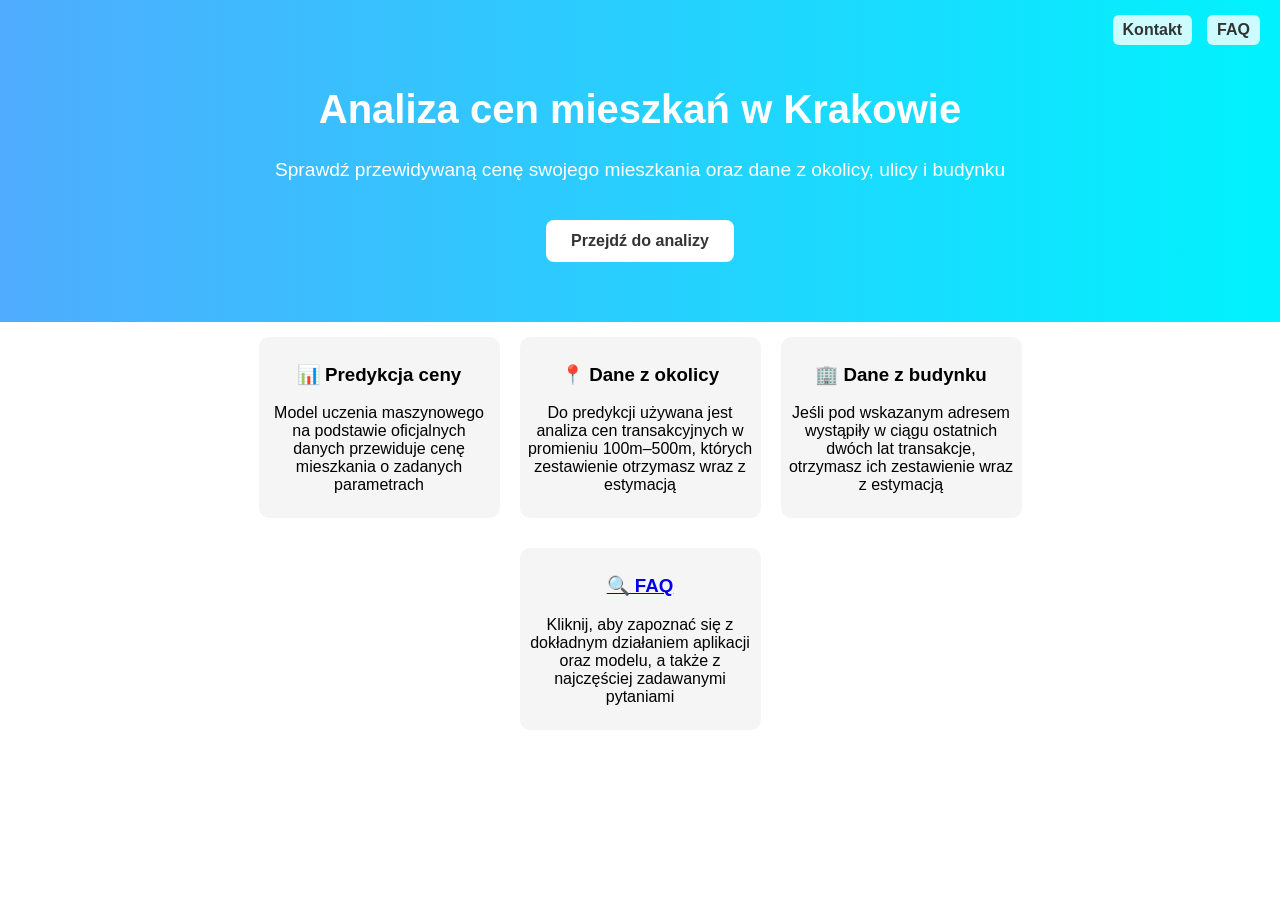
==== frontend/index.html @ 6423ba49 "dodanie niegotowych front i backend" ====
<!DOCTYPE html>
<html>
<head>
    <meta charset="UTF-8">
    <meta name="viewport" content="width=device-width, initial-scale=1.0">
    <title>Krakowskie ceny mieszkań</title>
    <link rel="stylesheet" href="stylee.css">
</head>
<body>

<div class="top-links">
    <a href="kontakt.html">Kontakt</a>
    <a href="FAQ.html">FAQ</a>
</div>


<div class="hero">
    <h1>Analiza cen mieszkań w Krakowie</h1>
    <p>Sprawdź przewidywaną cenę swojego mieszkania oraz dane z okolicy, ulicy i budynku</p>

    <a href="predykcja.html" class="main-btn">Przejdź do analizy</a>
</div>

<div class="features">
    <div class="feature-box">
        <h3>📊 Predykcja ceny</h3>
        <p>Model uczenia maszynowego na podstawie oficjalnych danych przewiduje cenę mieszkania o zadanych parametrach</p>
    </div>

    <div class="feature-box">
        <h3>📍 Dane z okolicy</h3>
        <p>Do predykcji używana jest analiza cen transakcyjnych w promieniu 100m–500m, których zestawienie otrzymasz wraz z estymacją</p>
    </div>

    <div class="feature-box">

        <h3>🏢 Dane z budynku</h3>
        <p>Jeśli pod wskazanym adresem wystąpiły w ciągu ostatnich dwóch lat transakcje, otrzymasz ich zestawienie wraz z estymacją</p>
    </div>
</div>

<div class="features">
    <div class="feature-box">
        <a href="FAQ.html" class="feature-link">
            <h3>🔍 FAQ</h3>
            </a>
            <p>Kliknij, aby zapoznać się z dokładnym działaniem aplikacji oraz modelu, a także z najczęściej zadawanymi pytaniami</p>
        </a>
    </div>




</div>

</body>
</html>
---- frontend/stylee.css ----
body {
    margin: 0;
    font-family: Arial;
    text-align: center;
}


.top-links {
    position: fixed;
    top: 15px;
    right: 20px;
    display: flex;
    gap: 15px;
    z-index: 999;
}

.top-links a {
    text-decoration: none;
    color: #333;
    font-weight: 600;
    background: rgba(255,255,255,0.8);
    padding: 6px 10px;
    border-radius: 6px;
}

.top-links a:hover {
    background: #fff;
}



/* HERO */
.hero {
    background: linear-gradient(to right, #4facfe, #00f2fe);
    color: white;
    padding: 60px 20px;
}

.hero_violet {
    background: linear-gradient(to right, #c471f5, #7f00ff);
    color: white;
    padding: 60px 20px;
}

.hero h1 {
    font-size: 2.5rem;
}

.hero p {
    font-size: 1.2rem;
}

.hero_violet p {
    padding: 30px;
    font-size: 1.5rem;
}



/* BUTTON */
.main-btn {
    display: inline-block;
    margin-top: 20px;
    padding: 12px 25px;
    background: white;
    color: #333;
    text-decoration: none;
    border-radius: 8px;
    font-weight: bold;
}

/* FEATURES */
.features {
    display: flex;
    justify-content: center;
    gap: 20px;
    padding: 15px;
    flex-wrap: wrap; /* 🔥 ważne */
    align-items: flex-start;
}

.feature-box {
    width: 225px;
    padding: 8px;
    border-radius: 10px;
    background: #f5f5f5;
}




.feature-box-faq {
    width: 200px;
    padding: 15px;
    border-radius: 10px;
    background: #f5f5f5;
    cursor: pointer;

}

.answer {
    display: none;
    margin-top: 10px;
}

.feature-box-faq.active .answer {
    display: block;
}



/* 📱 MOBILE */
@media (max-width: 768px) {

        .top-links {
        top: 10px;
        right: 10px;
        gap: 10px;
    }

    .top-links a {
        font-size: 14px;
        padding: 5px 8px;
    }



    .hero {
        padding: 60px 15px;
    }

    .hero h1 {
        font-size: 1.8rem;
    }

    .hero p {
        font-size: 1rem;
    }

    .features {
        flex-direction: column;
        align-items: center;
    }

    .feature-box {
        width: 90%; /* zamiast sztywnego 250px */
    }
}
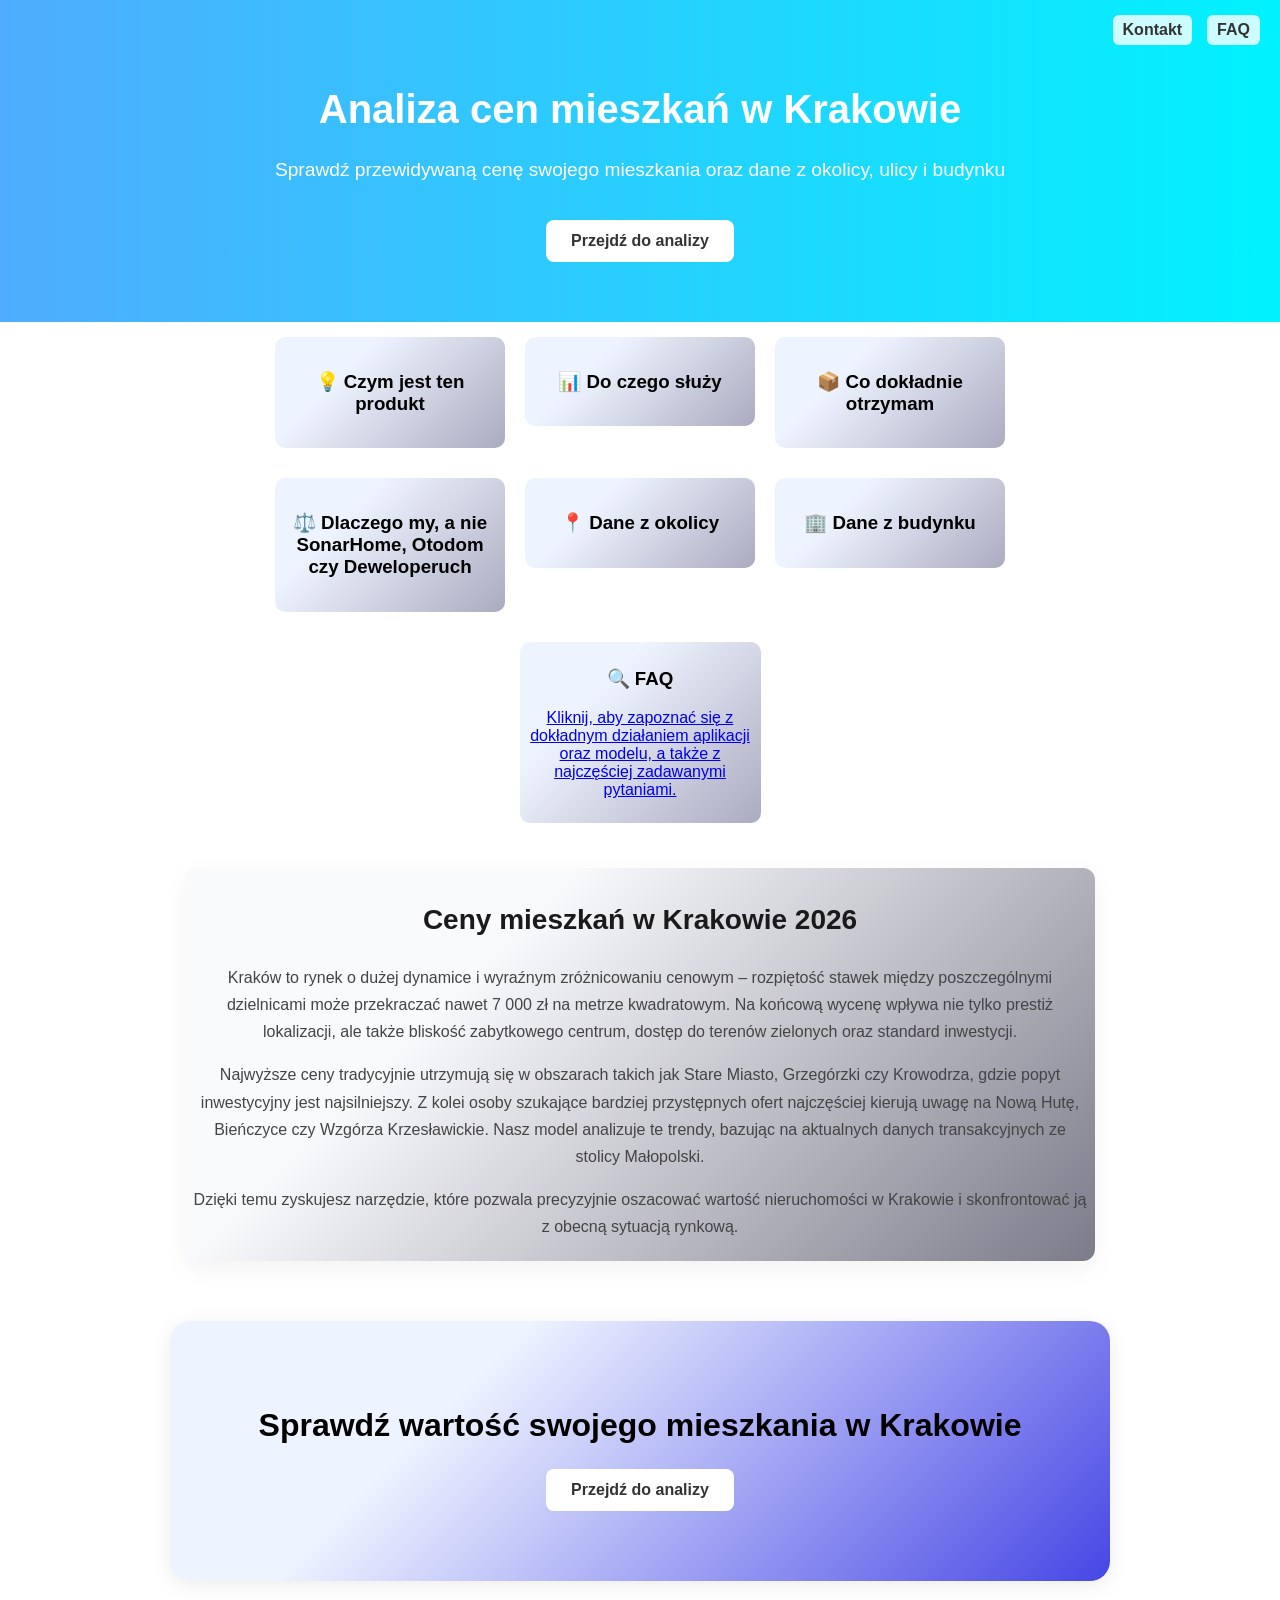
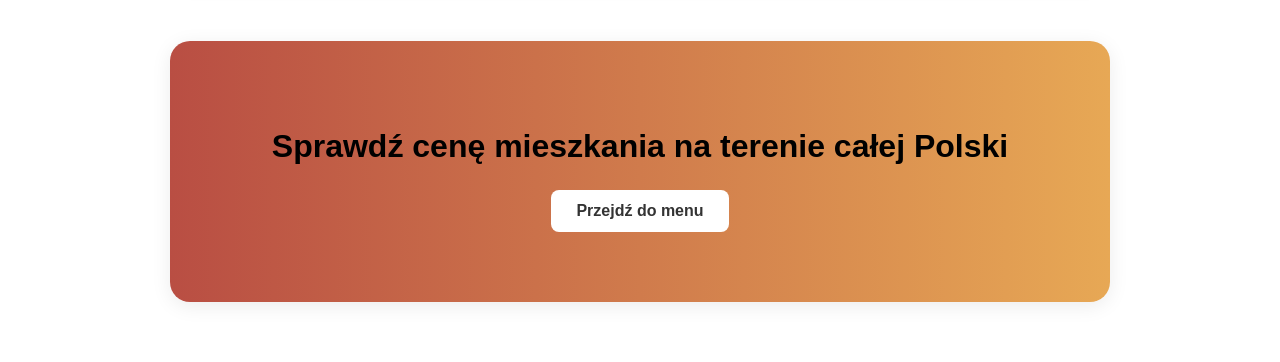
==== commit 78708735: "poprawka we froncie" ====
--- a/frontend/index.html
+++ b/frontend/index.html
@@ -3,7 +3,9 @@
 <head>
     <meta charset="UTF-8">
     <meta name="viewport" content="width=device-width, initial-scale=1.0">
-    <title>Krakowskie ceny mieszkań</title>
+    <meta name="description"
+    content="Analiza i predykcja cen mieszkań w Krakowie. Sprawdź realną wartość mieszkania na podstawie danych transakcyjnych, lokalizacji i parametrów nieruchomości." />
+    <title>Krakowskie ceny mieszkań - sprawdź wartość online</title>
     <link rel="stylesheet" href="stylee.css">
 </head>
 <body>
@@ -20,32 +22,69 @@
 
     <a href="predykcja.html" class="main-btn">Przejdź do analizy</a>
 </div>
+<div class="features">
+    <div class="feature-box-faq">
+        <h3>💡 Czym jest ten produkt</h3>
+        <p class = "answer">To narzędzie, które pozwala oszacować realną wartość mieszkania na podstawie rzeczywistych transakcji uzyskanych z danych Ministerstwa Rozwoju i Technologii.</p>
+    </div>
+
+
+
+    <div class="feature-box-faq">
+        <h3>📊️ Do czego służy</h3>
+        <p class = "answer">Narzędzie pomaga ocenić, czy cena mieszkania jest zawyżona, zaniżona czy też adekwatna.
+        Może być wykorzystane przy zakupie, sprzedaży lub analizie inwestycji.</p>
+    </div>
+
+        <div class="feature-box-faq">
+        <h3>📦️ Co dokładnie otrzymam</h3>
+        <p class = "answer">Końcowym produktem jest raport zawierający predykcję wartości mieszkania dla wskazanego adresu i parametrów.<br><br>
+            Dodatkowo raport zawiera zagregowane dane transakcyjne z najbliższej okolicy.
+            Jeśli ulica występuje w bazie – otrzymasz również dane dla ulicy, a jeśli dostępne są dane dla konkretnego adresu – także dla budynku.</p>
+    </div>
+
+
+</div>
+
+<div class="features">
+        <div class="feature-box-faq">
+        <h3>⚖️ Dlaczego my, a nie SonarHome, Otodom czy Deweloperuch</h3>
+        <p class = "answer">Na rynku istnieją różne narzędzia do analizy cen mieszkań, jednak każde z nich ma swoje ograniczenia.
+<br><br>
+Serwisy takie jak SonarHome oferują wyceny po podaniu danych kontaktowych (np. e-mail i telefon), co często wiąże się z dalszym kontaktem marketingowym oraz nie oferują danych z okolicy.
+<br><br>
+Portale ogłoszeniowe, takie jak Otodom, prezentują głównie ceny ofertowe, które mogą znacząco odbiegać od rzeczywistych cen transakcyjnych.
+<br><br>
+Z kolei narzędzia analizujące konkretne adresy, takie jak Deweloperuch, pokazują dane historyczne, ale nie oferują predykcji dopasowanej do parametrów konkretnego mieszkania.
+<br><br>
+Ten raport łączy wszystkie te elementy – wykorzystuje rzeczywiste dane transakcyjne, które podane są w raporcie i generuje spersonalizowaną predykcję ceny dla wskazanego mieszkania. Dzięki temu otrzymujesz pełniejszy i bardziej realistyczny obraz rynku niż w przypadku pojedynczych narzędzi.
+        </p>
+
+    </div>
+
+    <div class="feature-box-faq">
+        <h3>📍 Dane z okolicy</h3>
+        <p class = "answer">Do predykcji używana jest analiza cen transakcyjnych w promieniu 100m–500m, których zestawienie otrzymasz wraz z estymacją.</p>
+    </div>
+
+    <div class="feature-box-faq">
+
+        <h3>🏢 Dane z budynku</h3>
+        <p class = "answer">Jeśli pod wskazanym adresem wystąpiły w ciągu ostatnich dwóch lat transakcje, otrzymasz ich zestawienie wraz z estymacją.</p>
+    </div>
+</div>
+
 
 <div class="features">
     <div class="feature-box">
-        <h3>📊 Predykcja ceny</h3>
-        <p>Model uczenia maszynowego na podstawie oficjalnych danych przewiduje cenę mieszkania o zadanych parametrach</p>
-    </div>
+        <h3>🔍 FAQ</h3>
+        <a href="FAQ.html" class="feature-link">
 
-    <div class="feature-box">
-        <h3>📍 Dane z okolicy</h3>
-        <p>Do predykcji używana jest analiza cen transakcyjnych w promieniu 100m–500m, których zestawienie otrzymasz wraz z estymacją</p>
-    </div>
-
-    <div class="feature-box">
-
-        <h3>🏢 Dane z budynku</h3>
-        <p>Jeśli pod wskazanym adresem wystąpiły w ciągu ostatnich dwóch lat transakcje, otrzymasz ich zestawienie wraz z estymacją</p>
-    </div>
-</div>
-
-<div class="features">
-    <div class="feature-box">
-        <a href="FAQ.html" class="feature-link">
-            <h3>🔍 FAQ</h3>
-            </a>
-            <p>Kliknij, aby zapoznać się z dokładnym działaniem aplikacji oraz modelu, a także z najczęściej zadawanymi pytaniami</p>
-        </a>
+        <p>
+            Kliknij, aby zapoznać się z dokładnym działaniem aplikacji
+            oraz modelu, a także z najczęściej zadawanymi pytaniami.
+        </p>
+    </a>
     </div>
 
 
@@ -53,5 +92,56 @@
 
 </div>
 
+
+<section class="seo-text">
+    <h2>Ceny mieszkań w Krakowie 2026</h2>
+    <p>
+        Kraków to rynek o dużej dynamice i wyraźnym zróżnicowaniu cenowym – rozpiętość stawek między poszczególnymi dzielnicami
+        może przekraczać nawet 7 000 zł na metrze kwadratowym. Na końcową wycenę wpływa nie tylko prestiż lokalizacji,
+        ale także bliskość zabytkowego centrum, dostęp do terenów zielonych oraz standard inwestycji.
+    </p>
+
+    <p>
+        Najwyższe ceny tradycyjnie utrzymują się w obszarach takich jak Stare Miasto, Grzegórzki czy Krowodrza, gdzie
+        popyt inwestycyjny jest najsilniejszy. Z kolei osoby szukające bardziej przystępnych ofert najczęściej kierują
+        uwagę na Nową Hutę, Bieńczyce czy Wzgórza Krzesławickie. Nasz model analizuje te trendy, bazując na aktualnych
+        danych transakcyjnych ze stolicy Małopolski.
+    </p>
+
+    <p>
+        Dzięki temu zyskujesz narzędzie, które pozwala precyzyjnie oszacować wartość nieruchomości w Krakowie i
+        skonfrontować ją z obecną sytuacją rynkową.
+    </p>
+</section>
+
+<div class="cta">
+    <h2>Sprawdź wartość swojego mieszkania w Krakowie</h2>
+
+    <a href="predykcja.html" class="main-btn">
+        Przejdź do analizy
+    </a>
+
+
+</div>
+
+<div class="cta" style= "background: linear-gradient(to right, #b94e43, #e7a855);">
+    <h2>Sprawdź cenę mieszkania na terenie całej Polski</h2>
+
+    <a href="https://polskieceny-pl.onrender.com/" class="main-btn">
+        Przejdź do menu
+    </a>
+
+
+</div>
+
+
+<script>
+document.querySelectorAll(".feature-box-faq").forEach(box => {
+    box.addEventListener("click", () => {
+        box.classList.toggle("active");
+    });
+});
+</script>
+
 </body>
 </html>
--- a/frontend/stylee.css
+++ b/frontend/stylee.css
@@ -83,7 +83,12 @@
     width: 225px;
     padding: 8px;
     border-radius: 10px;
-    background: #f5f5f5;
+    background: linear-gradient(
+    135deg,
+    #eef4ff 30%,
+        #ababc0 100%
+
+);
 }
 
 
@@ -93,7 +98,12 @@
     width: 200px;
     padding: 15px;
     border-radius: 10px;
-    background: #f5f5f5;
+    background: linear-gradient(
+        135deg,
+        #eef4ff 30%,
+        #ababc0 100%
+
+    );
     cursor: pointer;
 
 }
@@ -107,42 +117,205 @@
     display: block;
 }
 
+.seo-text {
+    max-width: 900px;
+    margin: 30px auto;
+    padding: 5px;
+    background: linear-gradient(
+    135deg,
+    #f9fafc 30%,
+    #7b7b8a 100%
+
+
+);
+    border-radius: 12px;
+    box-shadow: 0 8px 25px rgba(0,0,0,0.05);
+    line-height: 1.7;
+
+}
+
+.seo-text h2 {
+    font-size: 28px;
+    margin-bottom: 20px;
+    color: #1a1a1a;
+}
+
+.seo-text p {
+    font-size: 16px;
+    color: #444;
+    margin-bottom: 15px;
+}
+
+.seo-text strong {
+    color: #000;
+}
+
+.cta {
+    text-align: center;
+    padding: 60px 20px;
+    margin: 60px auto;
+    max-width: 900px;
+    border-radius: 20px;
+    background: linear-gradient(
+    135deg,
+    #eef4ff 30%,
+    #4646e5 100%
+
+);
+    box-shadow: 0 4px 20px rgba(0,0,0,0.08);
+}
+
+.cta h2 {
+    font-size: 2rem;
+    margin-bottom: 15px;
+}
+
+.cta p {
+    font-size: 1.1rem;
+    color: #555;
+    margin-bottom: 30px;
+}
+
+.cta .main-btn {
+    display: inline-block;
+    margin: 10px;
+}
 
 
 /* 📱 MOBILE */
 @media (max-width: 768px) {
 
-        .top-links {
+    /* TOP LINKS */
+    .top-links {
         top: 10px;
         right: 10px;
-        gap: 10px;
+        gap: 8px;
+        flex-direction: column;
+        align-items: flex-end;
     }
 
     .top-links a {
-        font-size: 14px;
+        font-size: 13px;
         padding: 5px 8px;
     }
 
-
-
+    /* HERO */
     .hero {
-        padding: 60px 15px;
+        padding: 50px 15px;
     }
 
     .hero h1 {
-        font-size: 1.8rem;
+        font-size: 1.6rem;
+        line-height: 1.3;
     }
 
     .hero p {
-        font-size: 1rem;
-    }
-
+        font-size: 0.95rem;
+    }
+
+
+    .hero_violet {
+    padding: 50px 15px;
+}
+
+.hero_violet p {
+    font-size: 1rem;
+    padding: 15px 0;
+}
+
+    /* BUTTON */
+    .main-btn {
+        display: block;
+        width: 100%;
+        max-width: 280px;
+        margin: 10px auto;
+    }
+
+    /* FEATURES */
     .features {
         flex-direction: column;
         align-items: center;
-    }
-
-    .feature-box {
-        width: 90%; /* zamiast sztywnego 250px */
+        gap: 15px;
+    }
+
+    .feature-box,
+    .feature-box-faq {
+        width: 90%;
+        max-width: 350px;
+    }
+
+    /* SEO TEXT */
+    .seo-text {
+        margin: 20px 10px;
+        padding: 15px;
+    }
+
+    .seo-text h2 {
+        font-size: 20px;
+    }
+
+    .seo-text p {
+        font-size: 14px;
+    }
+
+    /* CTA */
+    .cta {
+        padding: 40px 15px;
+        margin: 30px 10px;
+    }
+
+    .cta h2 {
+        font-size: 1.5rem;
+    }
+
+    .cta p {
+        font-size: 1rem;
+    }
+}
+
+@media (min-width: 769px) and (max-width: 1024px) {
+
+    /* HERO */
+    .hero h1 {
+        font-size: 2rem;
+    }
+
+    .hero p {
+        font-size: 1.1rem;
+    }
+    .hero_violet {
+    padding: 50px 15px;
+}
+
+.hero_violet p {
+    font-size: 1rem;
+    padding: 15px 0;
+}
+
+    /* FEATURES */
+    .features {
+        flex-wrap: wrap;
+        gap: 15px;
+    }
+
+    .feature-box,
+    .feature-box-faq {
+        width: 45%;
+    }
+
+    /* BUTTON */
+    .main-btn {
+        margin: 10px 8px;
+    }
+
+    /* SEO TEXT */
+    .seo-text {
+        margin: 30px 20px;
+        padding: 25px;
+    }
+
+    /* CTA */
+    .cta {
+        padding: 50px 20px;
     }
 }
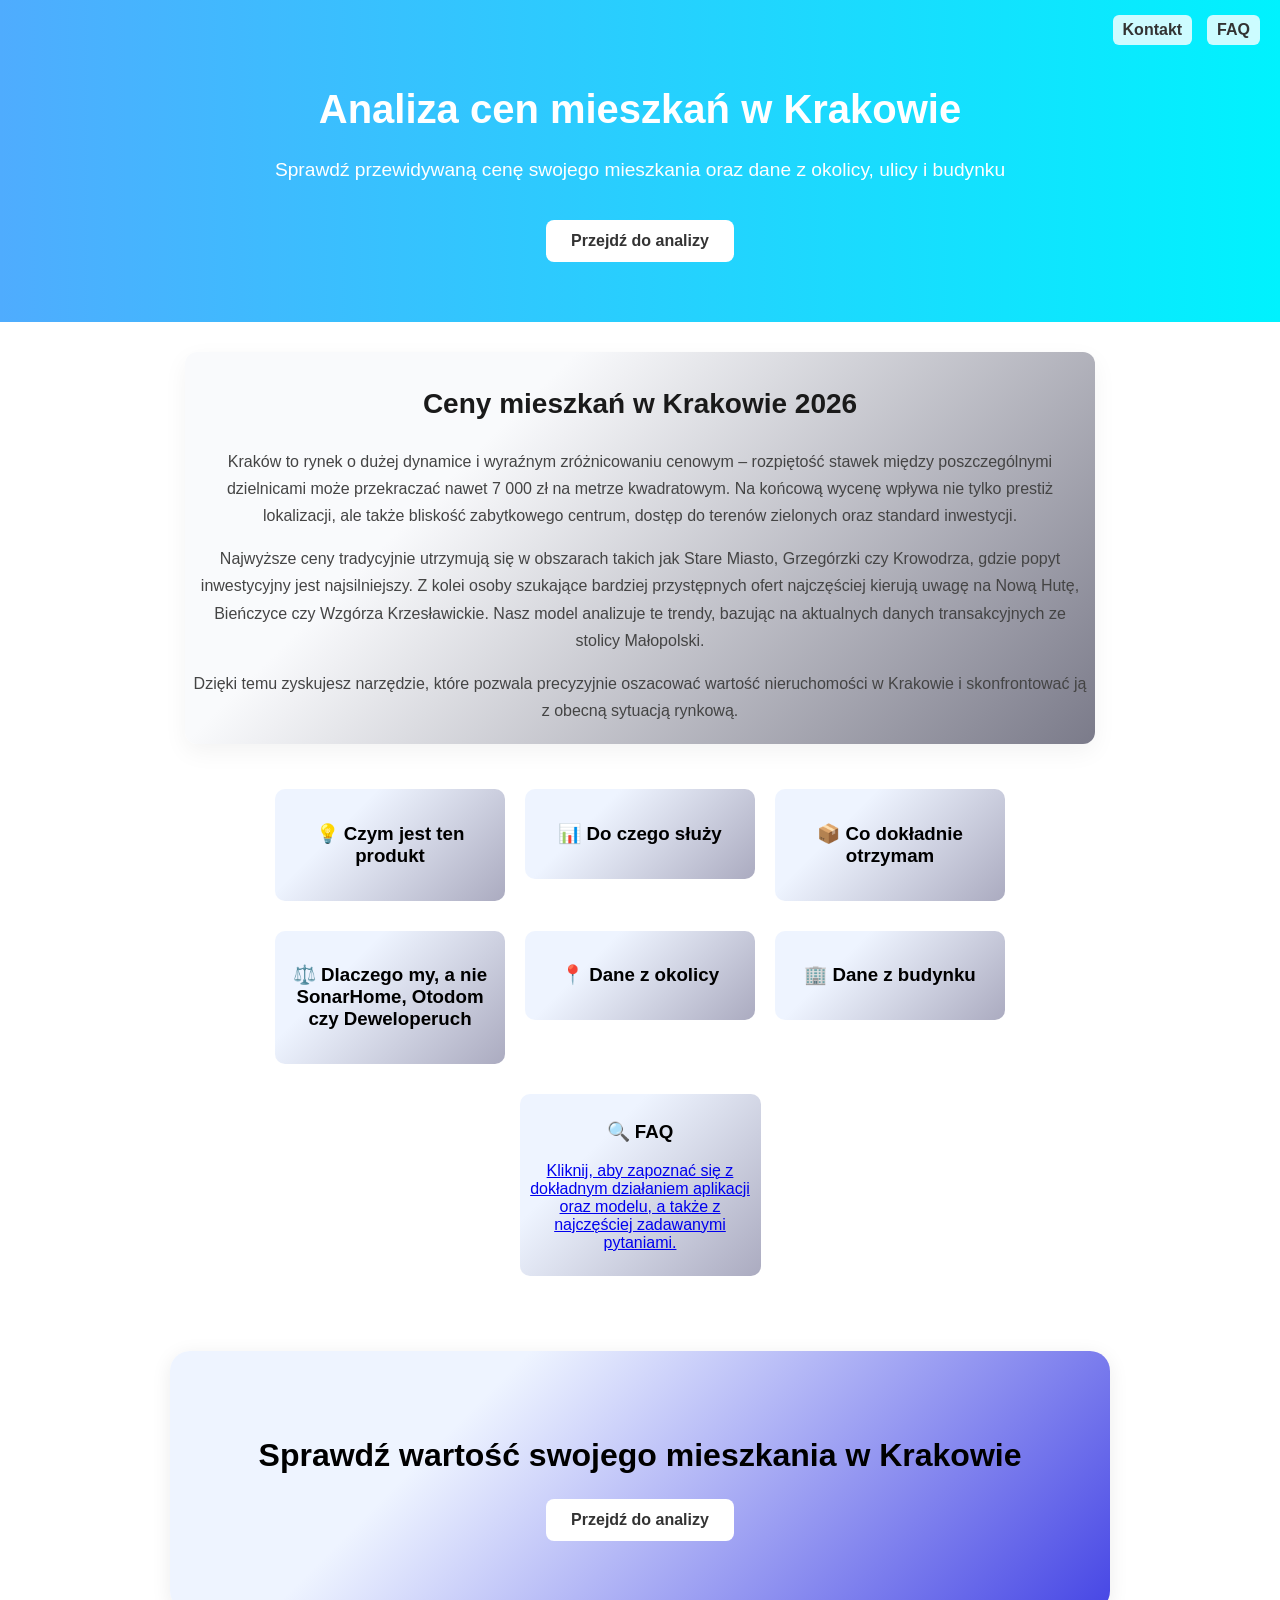
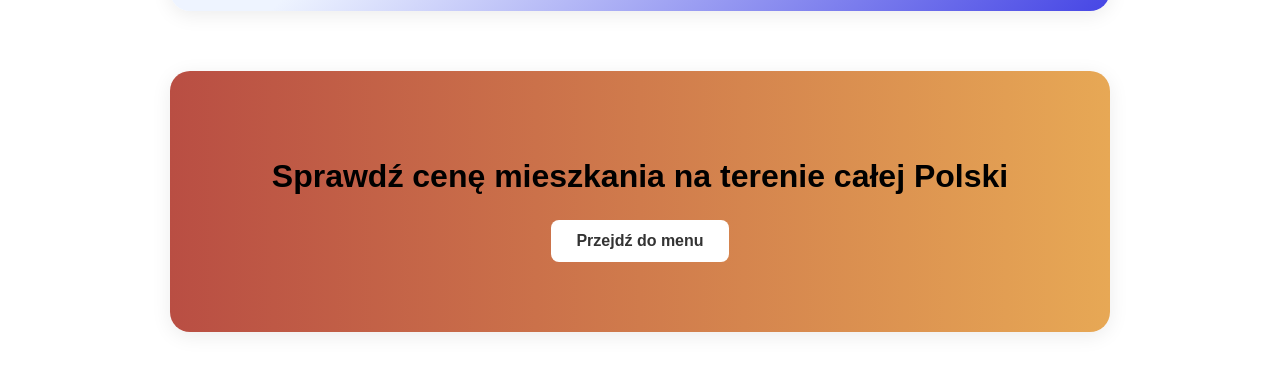
==== commit 49129c6f: "poprawka we froncie" ====
--- a/frontend/index.html
+++ b/frontend/index.html
@@ -22,6 +22,31 @@
 
     <a href="predykcja.html" class="main-btn">Przejdź do analizy</a>
 </div>
+
+
+<section class="seo-text">
+    <h2>Ceny mieszkań w Krakowie 2026</h2>
+    <p>
+        Kraków to rynek o dużej dynamice i wyraźnym zróżnicowaniu cenowym – rozpiętość stawek między poszczególnymi dzielnicami
+        może przekraczać nawet 7 000 zł na metrze kwadratowym. Na końcową wycenę wpływa nie tylko prestiż lokalizacji,
+        ale także bliskość zabytkowego centrum, dostęp do terenów zielonych oraz standard inwestycji.
+    </p>
+
+    <p>
+        Najwyższe ceny tradycyjnie utrzymują się w obszarach takich jak Stare Miasto, Grzegórzki czy Krowodrza, gdzie
+        popyt inwestycyjny jest najsilniejszy. Z kolei osoby szukające bardziej przystępnych ofert najczęściej kierują
+        uwagę na Nową Hutę, Bieńczyce czy Wzgórza Krzesławickie. Nasz model analizuje te trendy, bazując na aktualnych
+        danych transakcyjnych ze stolicy Małopolski.
+    </p>
+
+    <p>
+        Dzięki temu zyskujesz narzędzie, które pozwala precyzyjnie oszacować wartość nieruchomości w Krakowie i
+        skonfrontować ją z obecną sytuacją rynkową.
+    </p>
+</section>
+
+
+
 <div class="features">
     <div class="feature-box-faq">
         <h3>💡 Czym jest ten produkt</h3>
@@ -93,26 +118,6 @@
 </div>
 
 
-<section class="seo-text">
-    <h2>Ceny mieszkań w Krakowie 2026</h2>
-    <p>
-        Kraków to rynek o dużej dynamice i wyraźnym zróżnicowaniu cenowym – rozpiętość stawek między poszczególnymi dzielnicami
-        może przekraczać nawet 7 000 zł na metrze kwadratowym. Na końcową wycenę wpływa nie tylko prestiż lokalizacji,
-        ale także bliskość zabytkowego centrum, dostęp do terenów zielonych oraz standard inwestycji.
-    </p>
-
-    <p>
-        Najwyższe ceny tradycyjnie utrzymują się w obszarach takich jak Stare Miasto, Grzegórzki czy Krowodrza, gdzie
-        popyt inwestycyjny jest najsilniejszy. Z kolei osoby szukające bardziej przystępnych ofert najczęściej kierują
-        uwagę na Nową Hutę, Bieńczyce czy Wzgórza Krzesławickie. Nasz model analizuje te trendy, bazując na aktualnych
-        danych transakcyjnych ze stolicy Małopolski.
-    </p>
-
-    <p>
-        Dzięki temu zyskujesz narzędzie, które pozwala precyzyjnie oszacować wartość nieruchomości w Krakowie i
-        skonfrontować ją z obecną sytuacją rynkową.
-    </p>
-</section>
 
 <div class="cta">
     <h2>Sprawdź wartość swojego mieszkania w Krakowie</h2>
